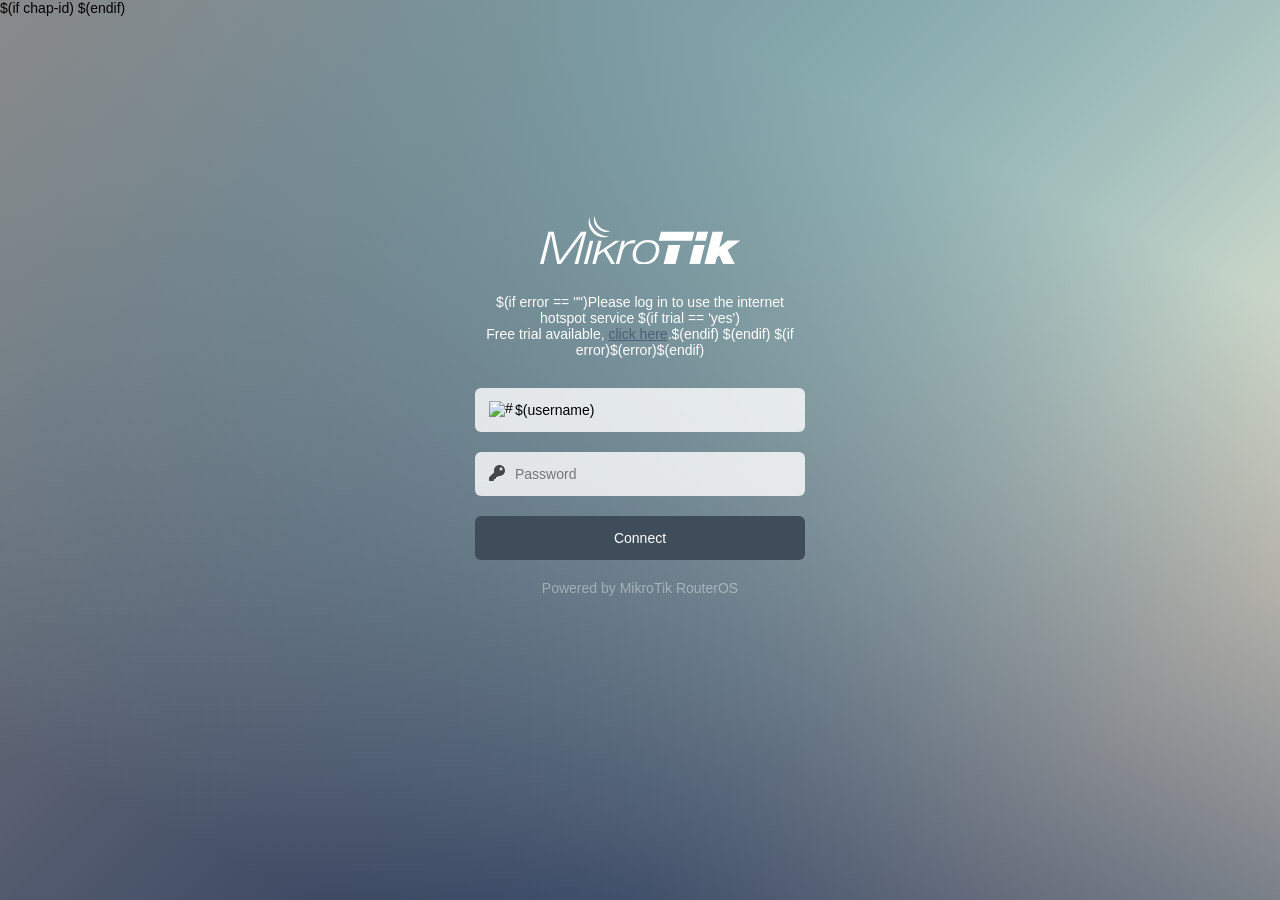
==== hotspot/login.html @ bc5c68f4 "Menambah File Hotspot Captive portal" ====
<!doctype html>
<html lang="en">

<head>
    <meta charset="utf-8">
    <meta http-equiv="pragma" content="no-cache" />
    <meta http-equiv="expires" content="-1" />
    <meta name="viewport" content="width=device-width, initial-scale=1.0" />
    <title>Internet hotspot - Log in</title>
    <link rel="stylesheet" href="css/style.css">
</head>

<body>

    <!-- two other colors

<body class="lite">
<body class="dark">

-->

    $(if chap-id)
    <form name="sendin" action="$(link-login-only)" method="post" style="display:none">
        <input type="hidden" name="username" />
        <input type="hidden" name="password" />
        <input type="hidden" name="dst" value="$(link-orig)" />
        <input type="hidden" name="popup" value="true" />
    </form>

    <script src="/md5.js"></script>
    <script>
        function doLogin() {
            document.sendin.username.value = document.login.username.value;
            document.sendin.password.value = hexMD5('$(chap-id)' + document.login.password.value + '$(chap-challenge)');
            document.sendin.submit();
            return false;
        }

    </script>
    $(endif)
    <div class="ie-fixMinHeight">
        <div class="main">
            <div class="wrap animated fadeIn">
                <form name="login" action="$(link-login-only)" method="post" $(if chap-id) onSubmit="return doLogin()" $(endif)>
                    <input type="hidden" name="dst" value="$(link-orig)" />
                    <input type="hidden" name="popup" value="true" />
                    <svg class="logo" data-name="Layer 1" xmlns="http://www.w3.org/2000/svg" viewBox="0 0 174 42">
                        <path fill="#fff" d="M7.32 13.66L0 41.74 3.12 41.74 9.49 15.94 9.58 15.94 15.01 41.74 18.22 41.74 36.86 16.34 36.95 16.34 30.02 41.74 33.18 41.74 40.4 13.66 35.73 13.66 17.23 38.87 11.99 13.66 7.32 13.66zM43.43 21.45L38.19 41.74 41.16 41.74 46.4 21.45 43.43 21.45zM50.68 21.45L45.5 41.74 48.47 41.74 50.36 34.39 55.55 30.77 62.02 41.74 65.27 41.74 57.91 29.28 69.43 21.45 65.46 21.45 51.21 31.36 51.12 31.28 53.66 21.45 50.68 21.45z" />
                        <path d="M71.18 21.45L65.94 41.74h3l2.74-10.62c1-3.81 3.82-7.39 9.16-7.47.56 0 1.13 0 1.7 0l.66-2.48c-.52 0-1.09 0-1.61 0-4.34 0-6.94 2-8.82 5h-.1l1.23-4.68zM103.8 28.8c0-5-4-7.94-9.63-7.94-8.69 0-13.59 6.37-13.59 13 0 5.07 3.44 8.45 9.72 8.45 9 0 13.5-6.68 13.5-13.53m-3 .52c0 4.72-3.44 10.93-9.95 10.93-5 0-7.32-2.68-7.32-6.61 0-4.76 3.59-10.7 10.1-10.7 4.77 0 7.17 2.6 7.17 6.38M132.33 21.43L134.26 13.66 105.19 13.66 103.27 21.45 112.59 21.45 112.59 21.45 122.99 21.45 122.99 21.45 132.33 21.43zM111.67 25.17L107.55 41.74 117.93 41.74 122.06 25.17 122.06 25.16 111.67 25.16 111.67 25.17zM134 25.17l-4.11 16.57h9.35l4.1-16.57zm10.28-3.73l1.94-7.78h-9.34l-2 7.79zM150.09 13.66L143.11 41.74 152.45 41.74 153.91 35.92 156.04 34.34 159.34 41.74 169.49 41.74 163.26 29.55 174.26 21.33 163.07 21.33 156.18 27.3 156.09 27.3 159.44 13.66 150.09 13.66zM47.45 0c1.14 7.93 5.39 12.74 14.07 13.14A10.69 10.69 0 0 1 47.45 0" fill="#fff" fill-rule="evenodd" />
                        <path d="M42.91,1.4c.1,0,.11,0,.12.11A16.55,16.55,0,0,0,48.26,13a16.6,16.6,0,0,0,12,4.66c-10,4-20.55-5.6-17.33-16.28" fill="#fff" fill-rule="evenodd" /></svg>


                    <p class="info $(if error)alert$(endif)">
                        $(if error == "")Please log in to use the internet hotspot service $(if trial == 'yes')<br />Free trial available, <a href="$(link-login-only)?dst=$(link-orig-esc)&amp;username=T-$(mac-esc)">click here</a>.$(endif)
                        $(endif)

                        $(if error)$(error)$(endif)
                    </p>
                    <label>
                        <img class="ico" src="img/user.svg" alt="#" />
                        <input name="username" type="text" value="$(username)" placeholder="Username" />
                    </label>

                    <label>
                        <img class="ico" src="img/password.svg" alt="#" />
                        <input name="password" type="password" placeholder="Password" />
                    </label>

                    <input type="submit" value="Connect" />

                </form>
                <p class="info bt">Powered by MikroTik RouterOS</p>

            </div>
        </div>
    </div>
</body>

</html>
---- hotspot/css/style.css ----
a,body,div,form,html,img,input,label,p,span{margin:0;padding:0;border:0;font-family:sans-serif,Arial}body,html{min-height:100%;overflow-x:hidden}body{background:#a2a09b;background:-webkit-linear-gradient(315deg,hsla(236.6,0%,53.52%,1) 0,hsla(236.6,0%,53.52%,0) 70%),-webkit-linear-gradient(65deg,hsla(220.75,34.93%,26.52%,1) 10%,hsla(220.75,34.93%,26.52%,0) 80%),-webkit-linear-gradient(135deg,hsla(46.42,36.62%,83.92%,1) 15%,hsla(46.42,36.62%,83.92%,0) 80%),-webkit-linear-gradient(205deg,hsla(191.32,50.68%,56.45%,1) 100%,hsla(191.32,50.68%,56.45%,0) 70%);background:linear-gradient(135deg,hsla(236.6,0%,53.52%,1) 0,hsla(236.6,0%,53.52%,0) 70%),linear-gradient(25deg,hsla(220.75,34.93%,26.52%,1) 10%,hsla(220.75,34.93%,26.52%,0) 80%),linear-gradient(315deg,hsla(46.42,36.62%,83.92%,1) 15%,hsla(46.42,36.62%,83.92%,0) 80%),linear-gradient(245deg,hsla(191.32,50.68%,56.45%,1) 100%,hsla(191.32,50.68%,56.45%,0) 70%)}a{color:#486173}input,label{vertical-align:middle;white-space:normal;background:0 0;line-height:1}label{position:relative;display:block}p::first-letter{text-transform:uppercase}.main{min-height:calc(100vh - 90px);width:100%;display:-webkit-box;display:-ms-flexbox;display:flex;-webkit-box-orient:vertical;-webkit-box-direction:normal;-ms-flex-direction:column;flex-direction:column}.ie-fixMinHeight{display:-webkit-box;display:-ms-flexbox;display:flex}.ico{height:16px;position:absolute;top:0;left:0;margin-top:13px;margin-left:14px}.logo{max-width:200px;display:block;margin:0 auto 30px auto}.logo *{fill:#fff}.lite .logo *{fill:#444}h1{text-align:center;color:#fff;font-size:24px!important}*{-webkit-box-sizing:border-box;box-sizing:border-box;font-size:16px}.wrap{margin:auto;padding:40px;-webkit-transition:width .3s ease-in-out;transition:width .3s ease-in-out}@media only screen and (min-width:1px) and (max-width:575px){.wrap{width:100%}}form{width:100%;margin-bottom:20px}@-webkit-keyframes fadeIn{from{opacity:0}to{opacity:1}}@keyframes fadeIn{from{opacity:0}to{opacity:1}}.fadeIn{-webkit-animation-name:fadeIn;animation-name:fadeIn}.animated{-webkit-animation-duration:1s;animation-duration:1s;-webkit-animation-fill-mode:both;animation-fill-mode:both}.info{color:#fff;text-align:center;margin-bottom:30px}input{outline:0;-webkit-appearance:none;-moz-appearance:none;appearance:none}input:focus{outline:0}input[type=password],input[type=text]{width:100%;border:1px solid background-color: rgba(255,255,255,.8);height:44px;padding:3px 20px 3px 40px;margin-bottom:20px;border-radius:6px;background-color:rgba(255,255,255,.8);-webkit-transition:-webkit-box-shadow .3s ease-in-out;transition:-webkit-box-shadow .3s ease-in-out;transition:box-shadow .3s ease-in-out;transition:box-shadow .3s ease-in-out,-webkit-box-shadow .3s ease-in-out}input[type=password]:focus,input[type=text]:focus{-webkit-box-shadow:0 0 5px 0 rgba(255,255,255,1);box-shadow:0 0 5px 0 rgba(255,255,255,1)}.bt{opacity:.4}input[type=submit]{background:#3e4d59;color:#fff;border:0;cursor:pointer;text-align:center;width:100%;height:44px;border-radius:6px;-webkit-transition:background .3s ease-in-out;transition:background .3s ease-in-out}input[type=submit]:focus,input[type=submit]:hover{background:#33404a}table{border-collapse:collapse;width:100%;margin-bottom:20px}table td{color:#fff;border-bottom:1px solid #e6e6e6;padding:10px 4px 10px 0}table td:first-child{font-weight:700}.lite{background:#fff}.lite input[type=password],.lite input[type=text]{border:1px solid #c3c3c3}.lite .info,.lite h1,.lite table td{color:#444}.lite input[type=password]:focus,.lite input[type=text]:focus{-webkit-box-shadow:0 0 5px 0 rgba(62,77,89,.2);box-shadow:0 0 5px 0 rgba(62,77,89,.2)}.dark{background:#343434}.dark input[type=submit]{background:#dc3a41}.dark input[type=submit]:focus,.dark input[type=submit]:hover{background:#b92f35}.dark input[type=password],.dark input[type=text]{background-color:#fff}.dark a{color:#dc3a41}.dark table td{border-bottom:1px solid #505050}.info.alert{color:#da3d41}@media (min-width:576px){.wrap{width:410px}*{font-size:14px!important}}
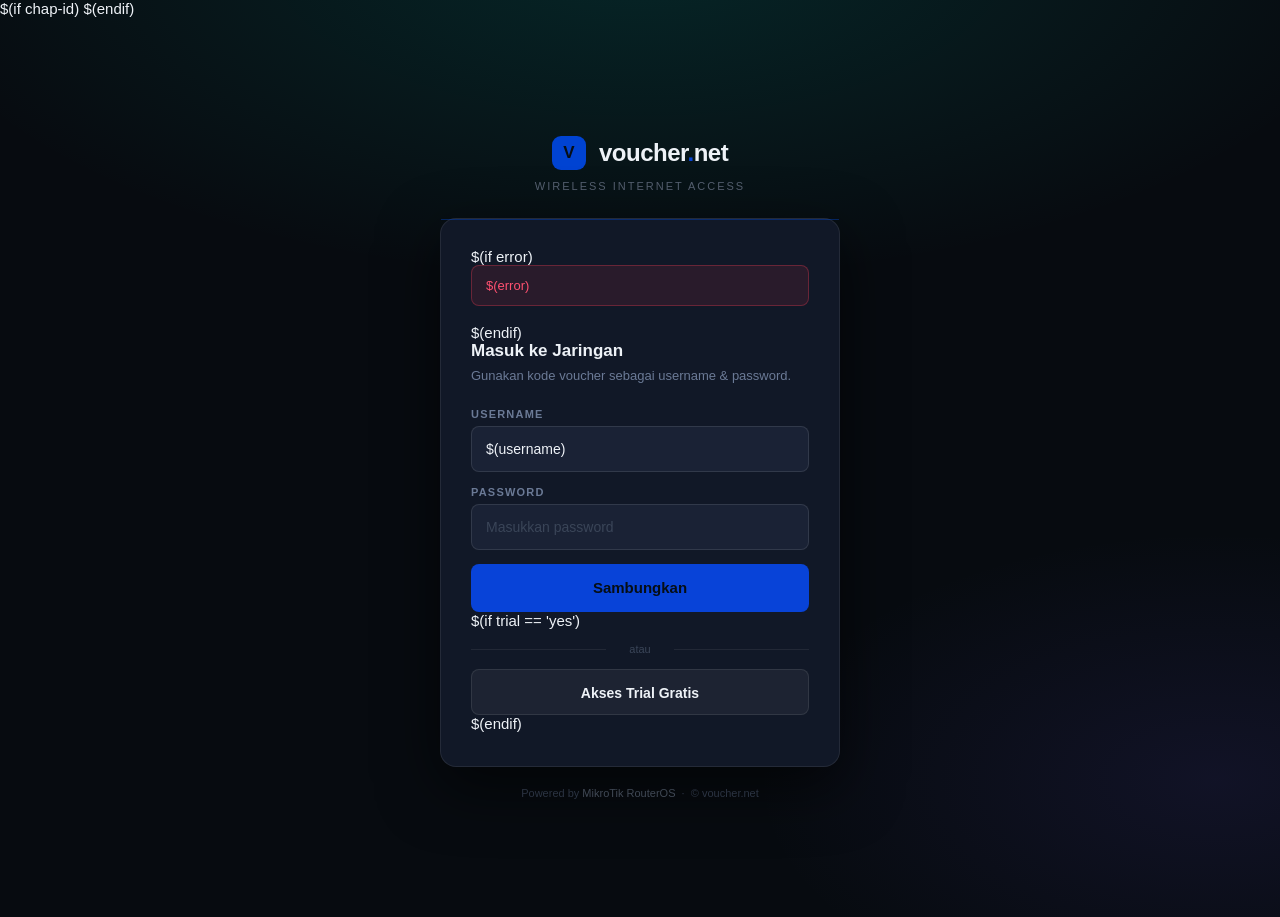
==== commit db37c43c: "Merubah tampilan captive portal" ====
--- a/hotspot/login.html
+++ b/hotspot/login.html
@@ -1,79 +1,118 @@
-<!doctype html>
-<html lang="en">
-
+<!DOCTYPE html>
+<html lang="id">
 <head>
-    <meta charset="utf-8">
-    <meta http-equiv="pragma" content="no-cache" />
-    <meta http-equiv="expires" content="-1" />
-    <meta name="viewport" content="width=device-width, initial-scale=1.0" />
-    <title>Internet hotspot - Log in</title>
-    <link rel="stylesheet" href="css/style.css">
+  <meta charset="utf-8">
+  <meta http-equiv="pragma" content="no-cache" />
+  <meta http-equiv="expires" content="-1" />
+  <meta name="viewport" content="width=device-width, initial-scale=1.0" />
+  <title>voucher.net</title>
+  <style>
+    *{margin:0;padding:0;border:0;box-sizing:border-box}
+    html,body{min-height:100%;font-family:-apple-system,BlinkMacSystemFont,'Segoe UI',Roboto,Arial,sans-serif;font-size:15px;background:#070b10;color:#eef2f7;overflow-x:hidden}
+    body{background-image:radial-gradient(ellipse 90% 55% at 50% -5%,rgba(0,200,180,.14) 0%,transparent 65%),radial-gradient(ellipse 60% 45% at 95% 85%,rgba(100,80,220,.11) 0%,transparent 60%)}
+    table.center-wrap{width:100%;min-height:100vh;border-collapse:collapse}
+    table.center-wrap td{vertical-align:middle;padding:30px 16px}
+    .wrap{width:100%;max-width:400px;margin:0 auto}
+    .brand{text-align:center;margin-bottom:26px}
+    .brand-row{display:inline-block;vertical-align:middle;margin-bottom:8px}
+    .brand-icon{display:inline-block;vertical-align:middle;width:34px;height:34px;background:#0043d2;border-radius:9px;color:#060e14;font-size:17px;font-weight:800;line-height:34px;text-align:center;margin-right:9px}
+    .brand-name{display:inline-block;vertical-align:middle;font-size:24px;font-weight:800;color:#eef2f7;letter-spacing:-0.5px}
+    .brand-name span{color:#0745d4}
+    .brand-tag{display:block;font-size:11px;color:#556070;letter-spacing:2px;text-transform:uppercase;margin-top:2px}
+    .card{background:#111827;border:1px solid rgba(255,255,255,.08);border-radius:16px;padding:34px 30px;position:relative;-webkit-box-shadow:0 20px 60px rgba(0,0,0,.6);box-shadow:0 20px 60px rgba(0,0,0,.6)}
+    .card-top-line{height:1px;background:#004ad2;opacity:.4;margin:-34px -30px 28px;position:relative;top:0}
+    .page-title{font-size:17px;font-weight:700;color:#eef2f7;margin-bottom:5px}
+    .page-sub{font-size:13px;color:#6b7a96;margin-bottom:22px;line-height:1.5}
+    .alert-err{background:rgba(255,60,85,.1);border:1px solid rgba(255,60,85,.3);border-radius:8px;padding:10px 14px;margin-bottom:18px;font-size:13px;color:#ff5070;line-height:1.5}
+    .field{margin-bottom:14px}
+    .field-lbl{display:block;font-size:11px;font-weight:600;letter-spacing:1.2px;text-transform:uppercase;color:#6b7a96;margin-bottom:6px}
+    input[type=text],input[type=password]{width:100%;height:46px;background:#1a2235;border:1px solid rgba(255,255,255,.1);border-radius:8px;color:#eef2f7;font-family:inherit;font-size:14px;padding:0 14px;outline:none;-webkit-appearance:none;appearance:none;-webkit-transition:border-color .2s,box-shadow .2s;transition:border-color .2s,box-shadow .2s}
+    input[type=text]:focus,input[type=password]:focus{border-color:rgba(0, 112, 210, 0.55);background:#1e2d42;-webkit-box-shadow:0 0 0 3px rgba(0,210,190,.15);box-shadow:0 0 0 3px rgba(0,210,190,.15)}
+    input[type=text]::-webkit-input-placeholder,input[type=password]::-webkit-input-placeholder{color:#3a4558}
+    input[type=text]:-ms-input-placeholder,input[type=password]:-ms-input-placeholder{color:#3a4558}
+    input[type=text]::placeholder,input[type=password]::placeholder{color:#3a4558}
+    input[type=submit]{display:block;width:100%;height:48px;margin-top:10px;background:#0843d8;color:#060e14;font-family:inherit;font-size:15px;font-weight:700;border:none;border-radius:8px;cursor:pointer;-webkit-appearance:none;appearance:none;-webkit-transition:opacity .2s;transition:opacity .2s}
+    input[type=submit]:hover{opacity:.88}
+    .btn-trial{display:block;width:100%;height:46px;line-height:46px;text-align:center;background:rgba(255,255,255,.05);color:#eef2f7;font-family:inherit;font-size:14px;font-weight:600;border:1px solid rgba(255,255,255,.09);border-radius:8px;cursor:pointer;text-decoration:none;margin-top:10px}
+    .divider{text-align:center;font-size:11px;color:#3a4558;margin:14px 0;position:relative}
+    .divider:before,.divider:after{content:'';position:absolute;top:50%;width:40%;height:1px;background:rgba(255,255,255,.07)}
+    .divider:before{left:0}.divider:after{right:0}
+    .footer{text-align:center;margin-top:20px;font-size:11px;color:#3a4558}
+    .footer a{color:#556070;text-decoration:none}
+    @media(max-width:480px){.card{padding:26px 20px;border-radius:12px}}
+  </style>
 </head>
-
 <body>
 
-    <!-- two other colors
+  $(if chap-id)
+  <form name="sendin" action="$(link-login-only)" method="post" style="display:none">
+    <input type="hidden" name="username" />
+    <input type="hidden" name="password" />
+    <input type="hidden" name="dst" value="$(link-orig)" />
+    <input type="hidden" name="popup" value="true" />
+  </form>
+  <script src="/md5.js"></script>
+  <script>
+    function doLogin() {
+      document.sendin.username.value = document.login.username.value;
+      document.sendin.password.value = hexMD5('$(chap-id)' + document.login.password.value + '$(chap-challenge)');
+      document.sendin.submit();
+      return false;
+    }
+  </script>
+  $(endif)
 
-<body class="lite">
-<body class="dark">
+  <table class="center-wrap"><tr><td>
+  <div class="wrap">
 
--->
+    <div class="brand">
+      <div class="brand-row">
+        <div class="brand-icon">V</div>
+        <div class="brand-name">voucher<span>.</span>net</div>
+      </div>
+      <span class="brand-tag">Wireless Internet Access</span>
+    </div>
 
-    $(if chap-id)
-    <form name="sendin" action="$(link-login-only)" method="post" style="display:none">
-        <input type="hidden" name="username" />
-        <input type="hidden" name="password" />
+    <div class="card">
+      <div class="card-top-line"></div>
+
+      $(if error)
+      <div class="alert-err">$(error)</div>
+      $(endif)
+
+      <div class="page-title">Masuk ke Jaringan</div>
+      <p class="page-sub">Gunakan kode voucher sebagai username &amp; password.</p>
+
+      <form name="login" action="$(link-login-only)" method="post" $(if chap-id)onSubmit="return doLogin()"$(endif)>
         <input type="hidden" name="dst" value="$(link-orig)" />
         <input type="hidden" name="popup" value="true" />
-    </form>
 
-    <script src="/md5.js"></script>
-    <script>
-        function doLogin() {
-            document.sendin.username.value = document.login.username.value;
-            document.sendin.password.value = hexMD5('$(chap-id)' + document.login.password.value + '$(chap-challenge)');
-            document.sendin.submit();
-            return false;
-        }
+        <div class="field">
+          <label class="field-lbl" for="u">Username</label>
+          <input id="u" type="text" name="username" value="$(username)"
+            placeholder="Masukkan username" autocomplete="username"
+            autocapitalize="none" spellcheck="false" />
+        </div>
 
-    </script>
-    $(endif)
-    <div class="ie-fixMinHeight">
-        <div class="main">
-            <div class="wrap animated fadeIn">
-                <form name="login" action="$(link-login-only)" method="post" $(if chap-id) onSubmit="return doLogin()" $(endif)>
-                    <input type="hidden" name="dst" value="$(link-orig)" />
-                    <input type="hidden" name="popup" value="true" />
-                    <svg class="logo" data-name="Layer 1" xmlns="http://www.w3.org/2000/svg" viewBox="0 0 174 42">
-                        <path fill="#fff" d="M7.32 13.66L0 41.74 3.12 41.74 9.49 15.94 9.58 15.94 15.01 41.74 18.22 41.74 36.86 16.34 36.95 16.34 30.02 41.74 33.18 41.74 40.4 13.66 35.73 13.66 17.23 38.87 11.99 13.66 7.32 13.66zM43.43 21.45L38.19 41.74 41.16 41.74 46.4 21.45 43.43 21.45zM50.68 21.45L45.5 41.74 48.47 41.74 50.36 34.39 55.55 30.77 62.02 41.74 65.27 41.74 57.91 29.28 69.43 21.45 65.46 21.45 51.21 31.36 51.12 31.28 53.66 21.45 50.68 21.45z" />
-                        <path d="M71.18 21.45L65.94 41.74h3l2.74-10.62c1-3.81 3.82-7.39 9.16-7.47.56 0 1.13 0 1.7 0l.66-2.48c-.52 0-1.09 0-1.61 0-4.34 0-6.94 2-8.82 5h-.1l1.23-4.68zM103.8 28.8c0-5-4-7.94-9.63-7.94-8.69 0-13.59 6.37-13.59 13 0 5.07 3.44 8.45 9.72 8.45 9 0 13.5-6.68 13.5-13.53m-3 .52c0 4.72-3.44 10.93-9.95 10.93-5 0-7.32-2.68-7.32-6.61 0-4.76 3.59-10.7 10.1-10.7 4.77 0 7.17 2.6 7.17 6.38M132.33 21.43L134.26 13.66 105.19 13.66 103.27 21.45 112.59 21.45 112.59 21.45 122.99 21.45 122.99 21.45 132.33 21.43zM111.67 25.17L107.55 41.74 117.93 41.74 122.06 25.17 122.06 25.16 111.67 25.16 111.67 25.17zM134 25.17l-4.11 16.57h9.35l4.1-16.57zm10.28-3.73l1.94-7.78h-9.34l-2 7.79zM150.09 13.66L143.11 41.74 152.45 41.74 153.91 35.92 156.04 34.34 159.34 41.74 169.49 41.74 163.26 29.55 174.26 21.33 163.07 21.33 156.18 27.3 156.09 27.3 159.44 13.66 150.09 13.66zM47.45 0c1.14 7.93 5.39 12.74 14.07 13.14A10.69 10.69 0 0 1 47.45 0" fill="#fff" fill-rule="evenodd" />
-                        <path d="M42.91,1.4c.1,0,.11,0,.12.11A16.55,16.55,0,0,0,48.26,13a16.6,16.6,0,0,0,12,4.66c-10,4-20.55-5.6-17.33-16.28" fill="#fff" fill-rule="evenodd" /></svg>
+        <div class="field">
+          <label class="field-lbl" for="p">Password</label>
+          <input id="p" type="password" name="password"
+            placeholder="Masukkan password" autocomplete="current-password" />
+        </div>
 
+        <input type="submit" value="Sambungkan" />
+      </form>
 
-                    <p class="info $(if error)alert$(endif)">
-                        $(if error == "")Please log in to use the internet hotspot service $(if trial == 'yes')<br />Free trial available, <a href="$(link-login-only)?dst=$(link-orig-esc)&amp;username=T-$(mac-esc)">click here</a>.$(endif)
-                        $(endif)
+      $(if trial == 'yes')
+      <div class="divider">atau</div>
+      <a href="$(link-login-only)?dst=$(link-orig-esc)&amp;username=T-$(mac-esc)" class="btn-trial">Akses Trial Gratis</a>
+      $(endif)
+    </div>
 
-                        $(if error)$(error)$(endif)
-                    </p>
-                    <label>
-                        <img class="ico" src="img/user.svg" alt="#" />
-                        <input name="username" type="text" value="$(username)" placeholder="Username" />
-                    </label>
+    <p class="footer">Powered by <a href="#">MikroTik RouterOS</a> &nbsp;&middot;&nbsp; &copy; voucher.net</p>
 
-                    <label>
-                        <img class="ico" src="img/password.svg" alt="#" />
-                        <input name="password" type="password" placeholder="Password" />
-                    </label>
+  </div>
+  </td></tr></table>
 
-                    <input type="submit" value="Connect" />
-
-                </form>
-                <p class="info bt">Powered by MikroTik RouterOS</p>
-
-            </div>
-        </div>
-    </div>
 </body>
-
 </html>
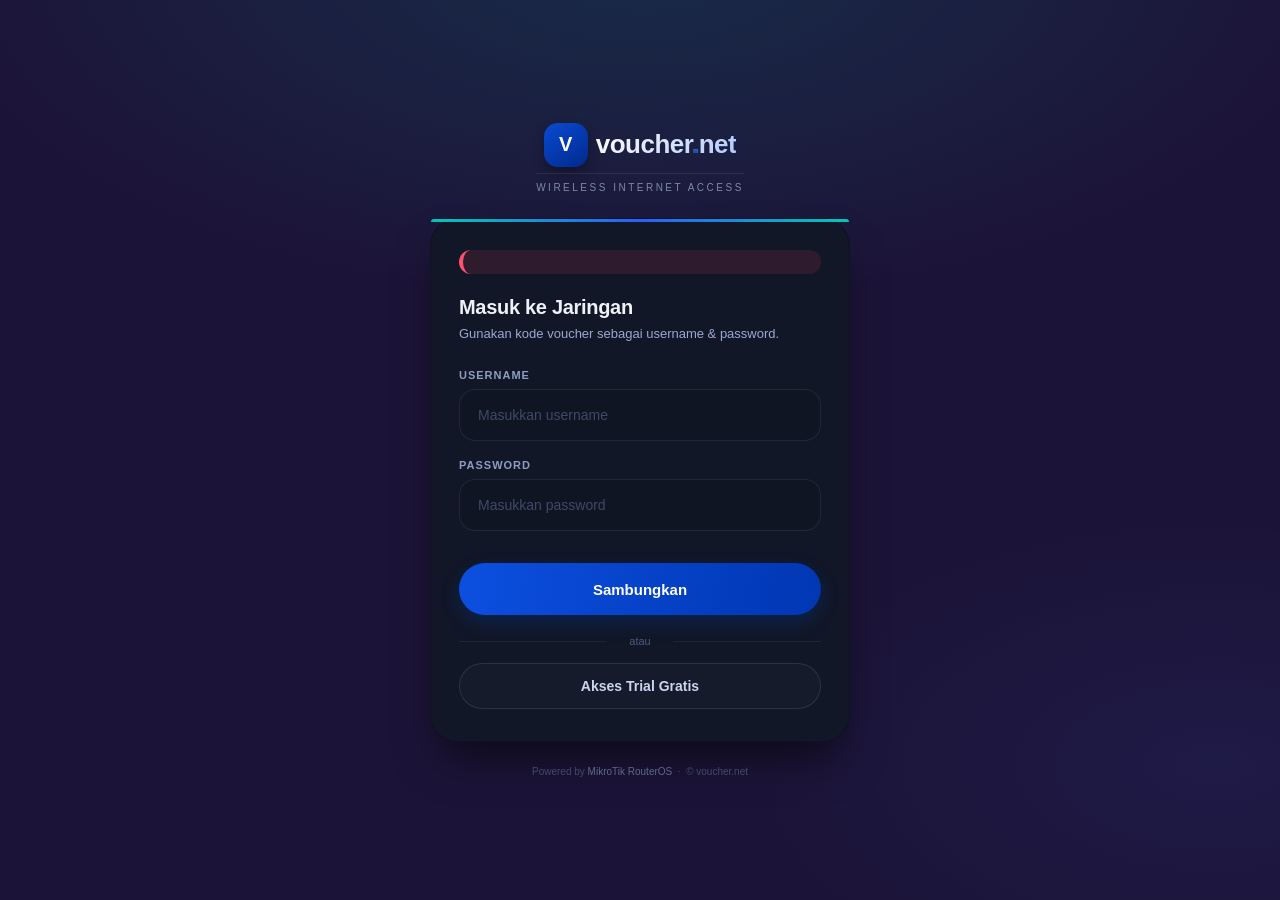
==== commit 0423817a: "Update style captive portal" ====
--- a/hotspot/login.html
+++ b/hotspot/login.html
@@ -6,113 +6,116 @@
   <meta http-equiv="expires" content="-1" />
   <meta name="viewport" content="width=device-width, initial-scale=1.0" />
   <title>voucher.net</title>
-  <style>
-    *{margin:0;padding:0;border:0;box-sizing:border-box}
-    html,body{min-height:100%;font-family:-apple-system,BlinkMacSystemFont,'Segoe UI',Roboto,Arial,sans-serif;font-size:15px;background:#070b10;color:#eef2f7;overflow-x:hidden}
-    body{background-image:radial-gradient(ellipse 90% 55% at 50% -5%,rgba(0,200,180,.14) 0%,transparent 65%),radial-gradient(ellipse 60% 45% at 95% 85%,rgba(100,80,220,.11) 0%,transparent 60%)}
-    table.center-wrap{width:100%;min-height:100vh;border-collapse:collapse}
-    table.center-wrap td{vertical-align:middle;padding:30px 16px}
-    .wrap{width:100%;max-width:400px;margin:0 auto}
-    .brand{text-align:center;margin-bottom:26px}
-    .brand-row{display:inline-block;vertical-align:middle;margin-bottom:8px}
-    .brand-icon{display:inline-block;vertical-align:middle;width:34px;height:34px;background:#0043d2;border-radius:9px;color:#060e14;font-size:17px;font-weight:800;line-height:34px;text-align:center;margin-right:9px}
-    .brand-name{display:inline-block;vertical-align:middle;font-size:24px;font-weight:800;color:#eef2f7;letter-spacing:-0.5px}
-    .brand-name span{color:#0745d4}
-    .brand-tag{display:block;font-size:11px;color:#556070;letter-spacing:2px;text-transform:uppercase;margin-top:2px}
-    .card{background:#111827;border:1px solid rgba(255,255,255,.08);border-radius:16px;padding:34px 30px;position:relative;-webkit-box-shadow:0 20px 60px rgba(0,0,0,.6);box-shadow:0 20px 60px rgba(0,0,0,.6)}
-    .card-top-line{height:1px;background:#004ad2;opacity:.4;margin:-34px -30px 28px;position:relative;top:0}
-    .page-title{font-size:17px;font-weight:700;color:#eef2f7;margin-bottom:5px}
-    .page-sub{font-size:13px;color:#6b7a96;margin-bottom:22px;line-height:1.5}
-    .alert-err{background:rgba(255,60,85,.1);border:1px solid rgba(255,60,85,.3);border-radius:8px;padding:10px 14px;margin-bottom:18px;font-size:13px;color:#ff5070;line-height:1.5}
-    .field{margin-bottom:14px}
-    .field-lbl{display:block;font-size:11px;font-weight:600;letter-spacing:1.2px;text-transform:uppercase;color:#6b7a96;margin-bottom:6px}
-    input[type=text],input[type=password]{width:100%;height:46px;background:#1a2235;border:1px solid rgba(255,255,255,.1);border-radius:8px;color:#eef2f7;font-family:inherit;font-size:14px;padding:0 14px;outline:none;-webkit-appearance:none;appearance:none;-webkit-transition:border-color .2s,box-shadow .2s;transition:border-color .2s,box-shadow .2s}
-    input[type=text]:focus,input[type=password]:focus{border-color:rgba(0, 112, 210, 0.55);background:#1e2d42;-webkit-box-shadow:0 0 0 3px rgba(0,210,190,.15);box-shadow:0 0 0 3px rgba(0,210,190,.15)}
-    input[type=text]::-webkit-input-placeholder,input[type=password]::-webkit-input-placeholder{color:#3a4558}
-    input[type=text]:-ms-input-placeholder,input[type=password]:-ms-input-placeholder{color:#3a4558}
-    input[type=text]::placeholder,input[type=password]::placeholder{color:#3a4558}
-    input[type=submit]{display:block;width:100%;height:48px;margin-top:10px;background:#0843d8;color:#060e14;font-family:inherit;font-size:15px;font-weight:700;border:none;border-radius:8px;cursor:pointer;-webkit-appearance:none;appearance:none;-webkit-transition:opacity .2s;transition:opacity .2s}
-    input[type=submit]:hover{opacity:.88}
-    .btn-trial{display:block;width:100%;height:46px;line-height:46px;text-align:center;background:rgba(255,255,255,.05);color:#eef2f7;font-family:inherit;font-size:14px;font-weight:600;border:1px solid rgba(255,255,255,.09);border-radius:8px;cursor:pointer;text-decoration:none;margin-top:10px}
-    .divider{text-align:center;font-size:11px;color:#3a4558;margin:14px 0;position:relative}
-    .divider:before,.divider:after{content:'';position:absolute;top:50%;width:40%;height:1px;background:rgba(255,255,255,.07)}
-    .divider:before{left:0}.divider:after{right:0}
-    .footer{text-align:center;margin-top:20px;font-size:11px;color:#3a4558}
-    .footer a{color:#556070;text-decoration:none}
-    @media(max-width:480px){.card{padding:26px 20px;border-radius:12px}}
-  </style>
+<style>
+*{margin:0;padding:0;box-sizing:border-box}
+html,body{min-height:100%;font-family:-apple-system,BlinkMacSystemFont,'Segoe UI',Roboto,Arial,sans-serif;font-size:15px;background:#1c1438;color:#eef2f7;overflow-x:hidden}
+body{background-image:radial-gradient(ellipse 80% 55% at 50% -5%,rgba(0,210,190,0.12) 0%,transparent 70%),radial-gradient(ellipse 60% 45% at 95% 85%,rgba(60,100,240,0.08) 0%,transparent 60%);background-attachment:fixed}
+.center-wrap{width:100%;min-height:100vh;border-collapse:collapse}
+.center-wrap td{vertical-align:middle;padding:30px 20px}
+.wrap{max-width:420px;width:100%;margin:0 auto}
+.brand{text-align:center;margin-bottom:24px}
+.brand-row{display:flex;align-items:center;justify-content:center;gap:8px;margin-bottom:6px}
+.brand-icon{background:linear-gradient(145deg,#0a4ad2,#002a8c);width:44px;height:44px;border-radius:14px;display:inline-flex;align-items:center;justify-content:center;font-size:20px;font-weight:800;color:#fff;box-shadow:0 6px 12px rgba(0,0,0,0.3)}
+.brand-name{font-size:26px;font-weight:800;letter-spacing:-0.5px;background:linear-gradient(135deg,#fff,#b0c8ff);background-clip:text;-webkit-background-clip:text;color:transparent}
+.brand-name span{background:linear-gradient(135deg,#4a7eff,#0037b3);background-clip:text;-webkit-background-clip:text;color:transparent}
+.brand-tag{display:inline-block;font-size:10px;letter-spacing:2.5px;text-transform:uppercase;color:#7c8aa8;border-top:1px solid rgba(255,255,255,0.08);padding-top:8px}
+.card{background:rgba(17,24,39,0.94);backdrop-filter:blur(2px);border:1px solid rgba(17, 8, 35, 0.37);border-radius:28px;padding:32px 28px;box-shadow:0 25px 45px -12px rgba(0,0,0,0.6)}
+.card-top-line{height:3px;background:linear-gradient(90deg,#00c8b4,#2b5eff,#00c8b4);border-radius:28px 28px 0 0;margin:-32px -28px 28px}
+.page-title{font-size:20px;font-weight:700;margin-bottom:6px;letter-spacing:-0.3px}
+.page-sub{font-size:13px;color:#9aabcf;margin-bottom:26px;line-height:1.45}
+.alert-err{background:rgba(255,70,95,0.12);border-left:4px solid #ff5070;border-radius:12px;padding:12px 16px;margin-bottom:22px;font-size:13px;color:#ff8aa2;font-weight:500}
+.field{margin-bottom:18px}
+.field-lbl{display:block;font-size:11px;font-weight:600;letter-spacing:1px;text-transform:uppercase;color:#8e9ec2;margin-bottom:8px}
+input[type="text"],input[type="password"]{width:100%;height:52px;background:#0f1522;border:1px solid rgba(255,255,255,0.08);border-radius:16px;color:#f0f4ff;font-family:inherit;font-size:14px;padding:0 18px;outline:none;transition:all 0.2s ease}
+input[type="text"]:focus,input[type="password"]:focus{border-color:#1fbaaa;background:#131b2d;box-shadow:0 0 0 3px rgba(0,200,180,0.2)}
+input[type="text"]::placeholder,input[type="password"]::placeholder{color:#3f4a68}
+input[type="submit"]{width:100%;height:52px;background:linear-gradient(100deg,#0c4fe0,#0037b3);border:none;border-radius:28px;color:#fff;font-family:inherit;font-size:15px;font-weight:700;margin-top:14px;cursor:pointer;transition:all 0.2s;box-shadow:0 8px 18px rgba(0,55,160,0.3)}
+input[type="submit"]:hover{background:linear-gradient(100deg,#1f5eff,#0044cc);transform:translateY(-1px)}
+input[type="submit"]:active{transform:translateY(1px)}
+.btn-trial{display:block;width:100%;padding:14px 0;text-align:center;background:rgba(255,255,255,0.02);border:1px solid rgba(255,255,255,0.1);border-radius:28px;color:#cbd5f0;font-family:inherit;font-size:14px;font-weight:600;text-decoration:none;cursor:pointer;transition:all 0.2s;margin-top:8px}
+.btn-trial:hover{background:rgba(0,210,180,0.1);border-color:#2bcaba;color:#bcf2ec}
+.divider{text-align:center;font-size:11px;color:#4c5b7c;margin:20px 0 16px;position:relative}
+.divider::before,.divider::after{content:'';position:absolute;top:50%;width:41%;height:1px;background:rgba(255,255,255,0.06)}
+.divider::before{left:0}
+.divider::after{right:0}
+.footer{text-align:center;margin-top:24px;font-size:10px;color:#4a577a}
+.footer a{color:#6b7c9e;text-decoration:none;transition:color 0.2s}
+.footer a:hover{color:#00c8b4}
+@media(max-width:500px){.center-wrap td{padding:20px 16px}.card{padding:26px 20px;border-radius:24px}.card-top-line{margin:-26px -20px 24px}.brand-name{font-size:22px}.brand-icon{width:38px;height:38px;font-size:18px}.page-title{font-size:18px}input[type="text"],input[type="password"],input[type="submit"]{height:48px}}
+form[name="sendin"]{display:none}
+</style>
 </head>
 <body>
 
-  $(if chap-id)
-  <form name="sendin" action="$(link-login-only)" method="post" style="display:none">
-    <input type="hidden" name="username" />
-    <input type="hidden" name="password" />
-    <input type="hidden" name="dst" value="$(link-orig)" />
-    <input type="hidden" name="popup" value="true" />
-  </form>
-  <script src="/md5.js"></script>
-  <script>
-    function doLogin() {
-      document.sendin.username.value = document.login.username.value;
-      document.sendin.password.value = hexMD5('$(chap-id)' + document.login.password.value + '$(chap-challenge)');
-      document.sendin.submit();
-      return false;
-    }
-  </script>
-  $(endif)
 
-  <table class="center-wrap"><tr><td>
-  <div class="wrap">
+<form name="sendin" action="$(link-login-only)" method="post" style="display:none">
+<input type="hidden" name="username" />
+<input type="hidden" name="password" />
+<input type="hidden" name="dst" value="$(link-orig)" />
+<input type="hidden" name="popup" value="true" />
+</form>
+<script src="/md5.js"></script>
+<script>
+function doLogin() {
+  document.sendin.username.value = document.login.username.value;
+  document.sendin.password.value = hexMD5('$(chap-id)' + document.login.password.value + '$(chap-challenge)');
+  document.sendin.submit();
+  return false;
+}
+</script>
 
-    <div class="brand">
-      <div class="brand-row">
-        <div class="brand-icon">V</div>
-        <div class="brand-name">voucher<span>.</span>net</div>
-      </div>
-      <span class="brand-tag">Wireless Internet Access</span>
-    </div>
 
-    <div class="card">
-      <div class="card-top-line"></div>
+<table class="center-wrap"><tr>
+<td>
+<div class="wrap">
 
-      $(if error)
-      <div class="alert-err">$(error)</div>
-      $(endif)
+<div class="brand">
+<div class="brand-row">
+<div class="brand-icon">V</div>
+<div class="brand-name">voucher<span>.</span>net</div>
+</div>
+<span class="brand-tag">Wireless Internet Access</span>
+</div>
 
-      <div class="page-title">Masuk ke Jaringan</div>
-      <p class="page-sub">Gunakan kode voucher sebagai username &amp; password.</p>
+<div class="card">
+<div class="card-top-line"></div>
 
-      <form name="login" action="$(link-login-only)" method="post" $(if chap-id)onSubmit="return doLogin()"$(endif)>
-        <input type="hidden" name="dst" value="$(link-orig)" />
-        <input type="hidden" name="popup" value="true" />
 
-        <div class="field">
-          <label class="field-lbl" for="u">Username</label>
-          <input id="u" type="text" name="username" value="$(username)"
-            placeholder="Masukkan username" autocomplete="username"
-            autocapitalize="none" spellcheck="false" />
-        </div>
+<div class="alert-err"></div>
 
-        <div class="field">
-          <label class="field-lbl" for="p">Password</label>
-          <input id="p" type="password" name="password"
-            placeholder="Masukkan password" autocomplete="current-password" />
-        </div>
 
-        <input type="submit" value="Sambungkan" />
-      </form>
+<div class="page-title">Masuk ke Jaringan</div>
+<p class="page-sub">Gunakan kode voucher sebagai username &amp; password.</p>
 
-      $(if trial == 'yes')
-      <div class="divider">atau</div>
-      <a href="$(link-login-only)?dst=$(link-orig-esc)&amp;username=T-$(mac-esc)" class="btn-trial">Akses Trial Gratis</a>
-      $(endif)
-    </div>
+<form name="login" action="$(link-login-only)" method="post" $(if chap-id)onSubmit="return doLogin()"$(endif)>
+<input type="hidden" name="dst" value="$(link-orig)" />
+<input type="hidden" name="popup" value="true" />
 
-    <p class="footer">Powered by <a href="#">MikroTik RouterOS</a> &nbsp;&middot;&nbsp; &copy; voucher.net</p>
+<div class="field">
+<label class="field-lbl" for="u">Username</label>
+<input id="u" type="text" name="username"  placeholder="Masukkan username" autocomplete="username" autocapitalize="none" spellcheck="false" />
+</div>
 
-  </div>
-  </td></tr></table>
+<div class="field">
+<label class="field-lbl" for="p">Password</label>
+<input id="p" type="password" name="password" placeholder="Masukkan password" autocomplete="current-password" />
+</div>
+
+<input type="submit" value="Sambungkan" />
+</form>
+
+
+<div class="divider">atau</div>
+<a href="$(link-login-only)?dst=$(link-orig-esc)&amp;username=T-$(mac-esc)" class="btn-trial">Akses Trial Gratis</a>
+
+</div>
+
+<p class="footer">Powered by <a href="#">MikroTik RouterOS</a> &nbsp;&middot;&nbsp; &copy; voucher.net</p>
+
+</div>
+</td>
+</tr>
+</table>
 
 </body>
-</html>
+</html>
